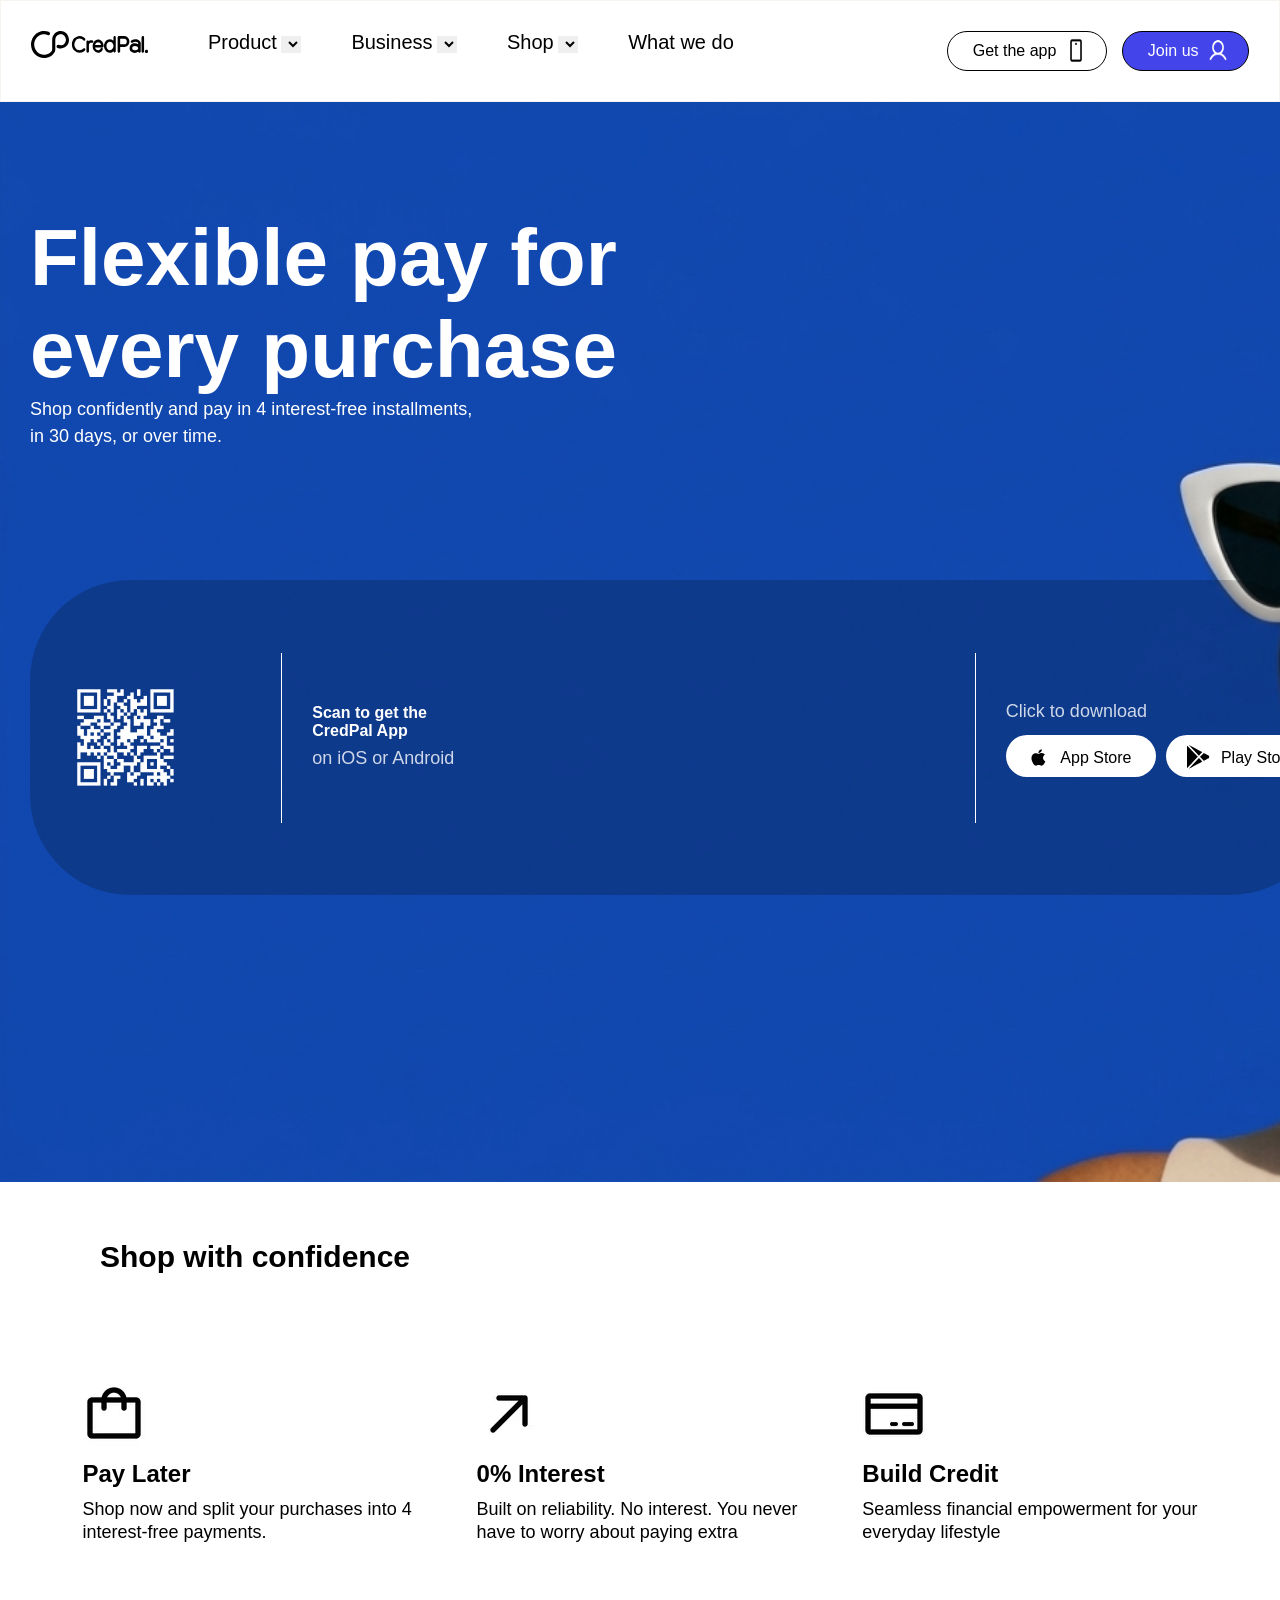
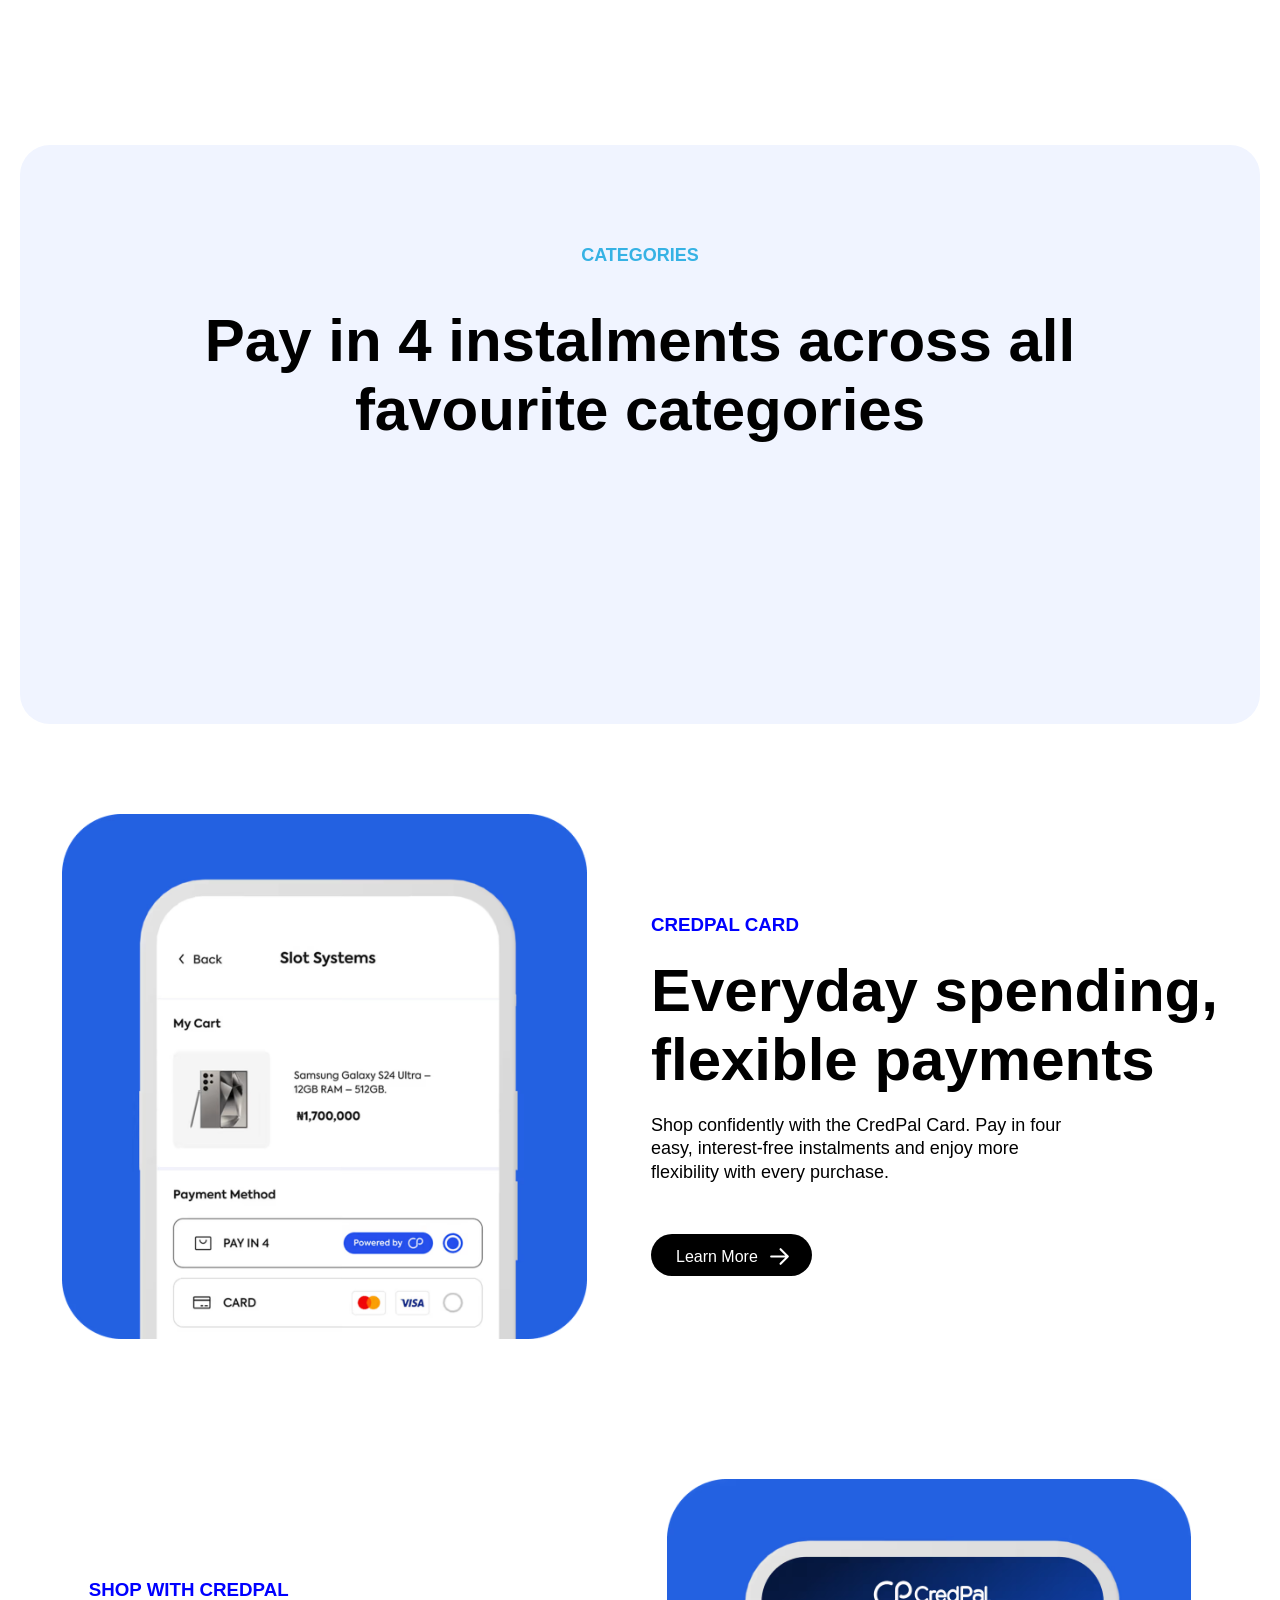
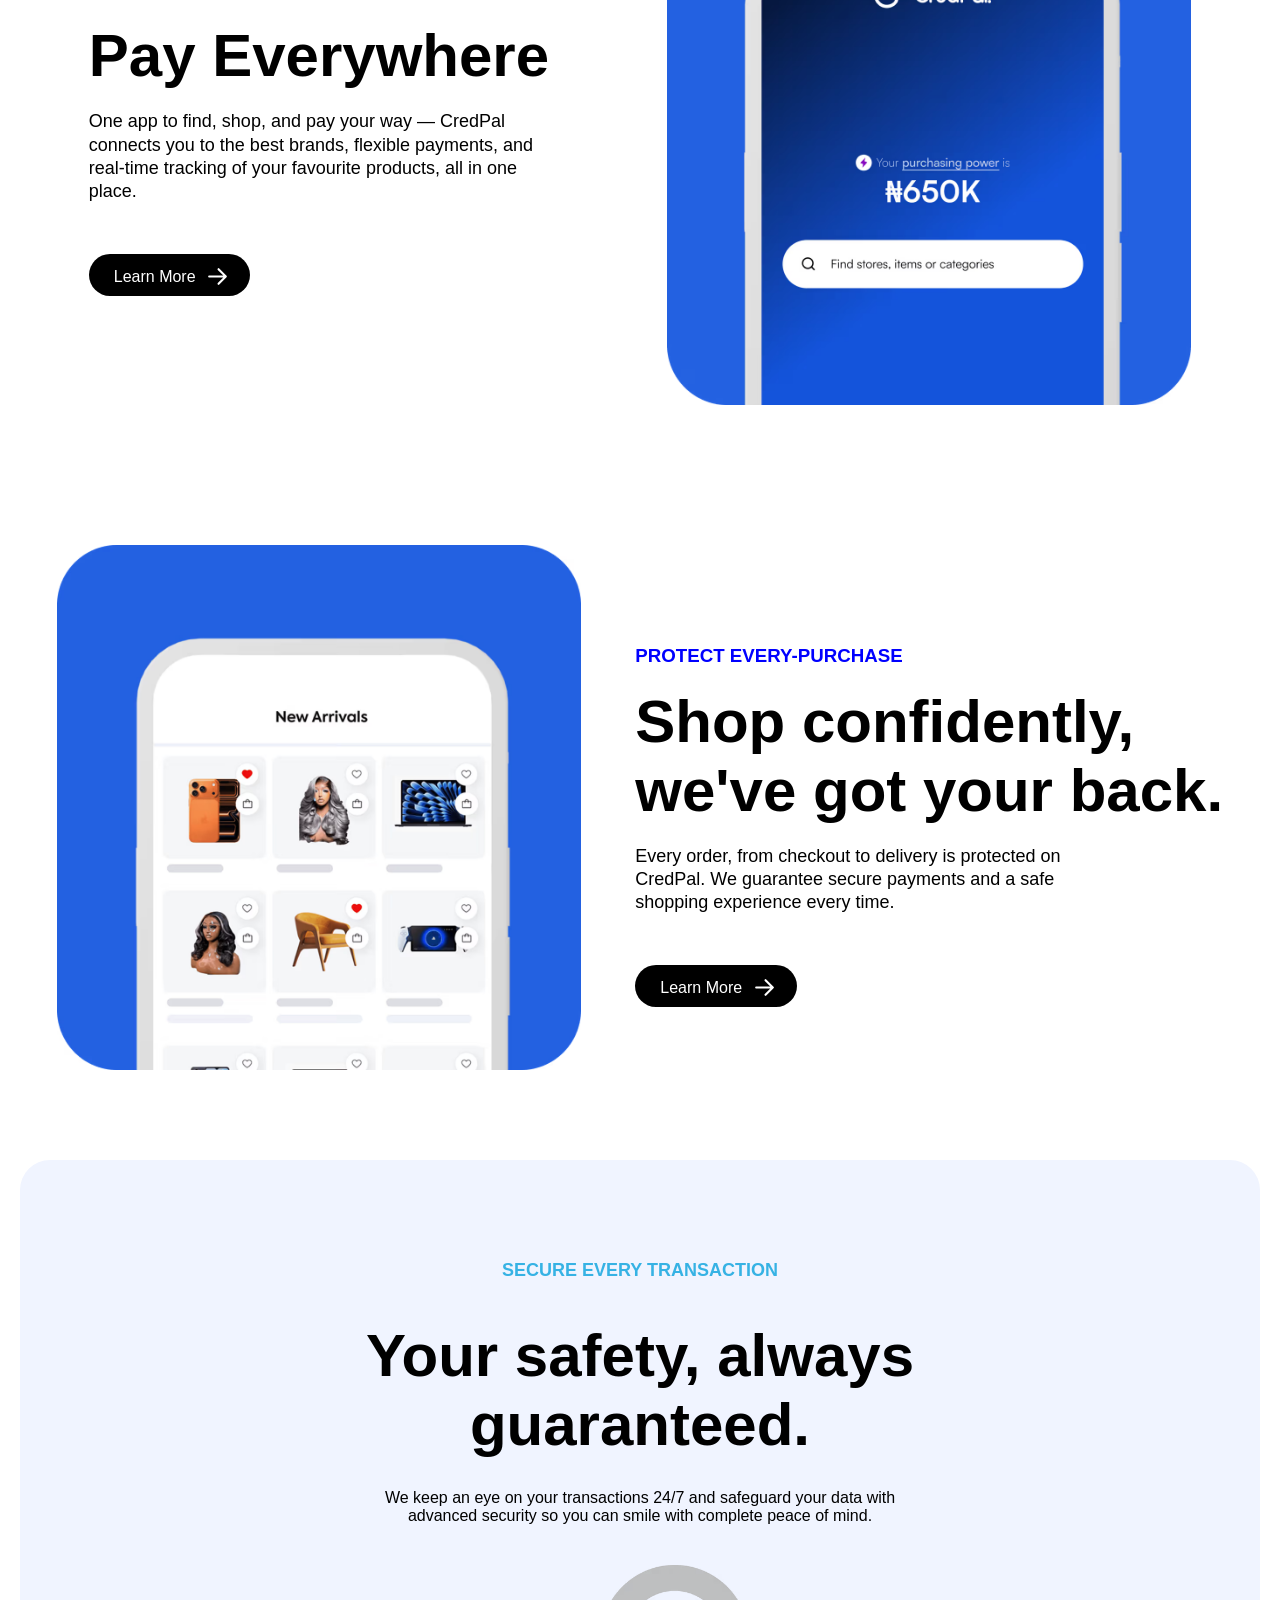
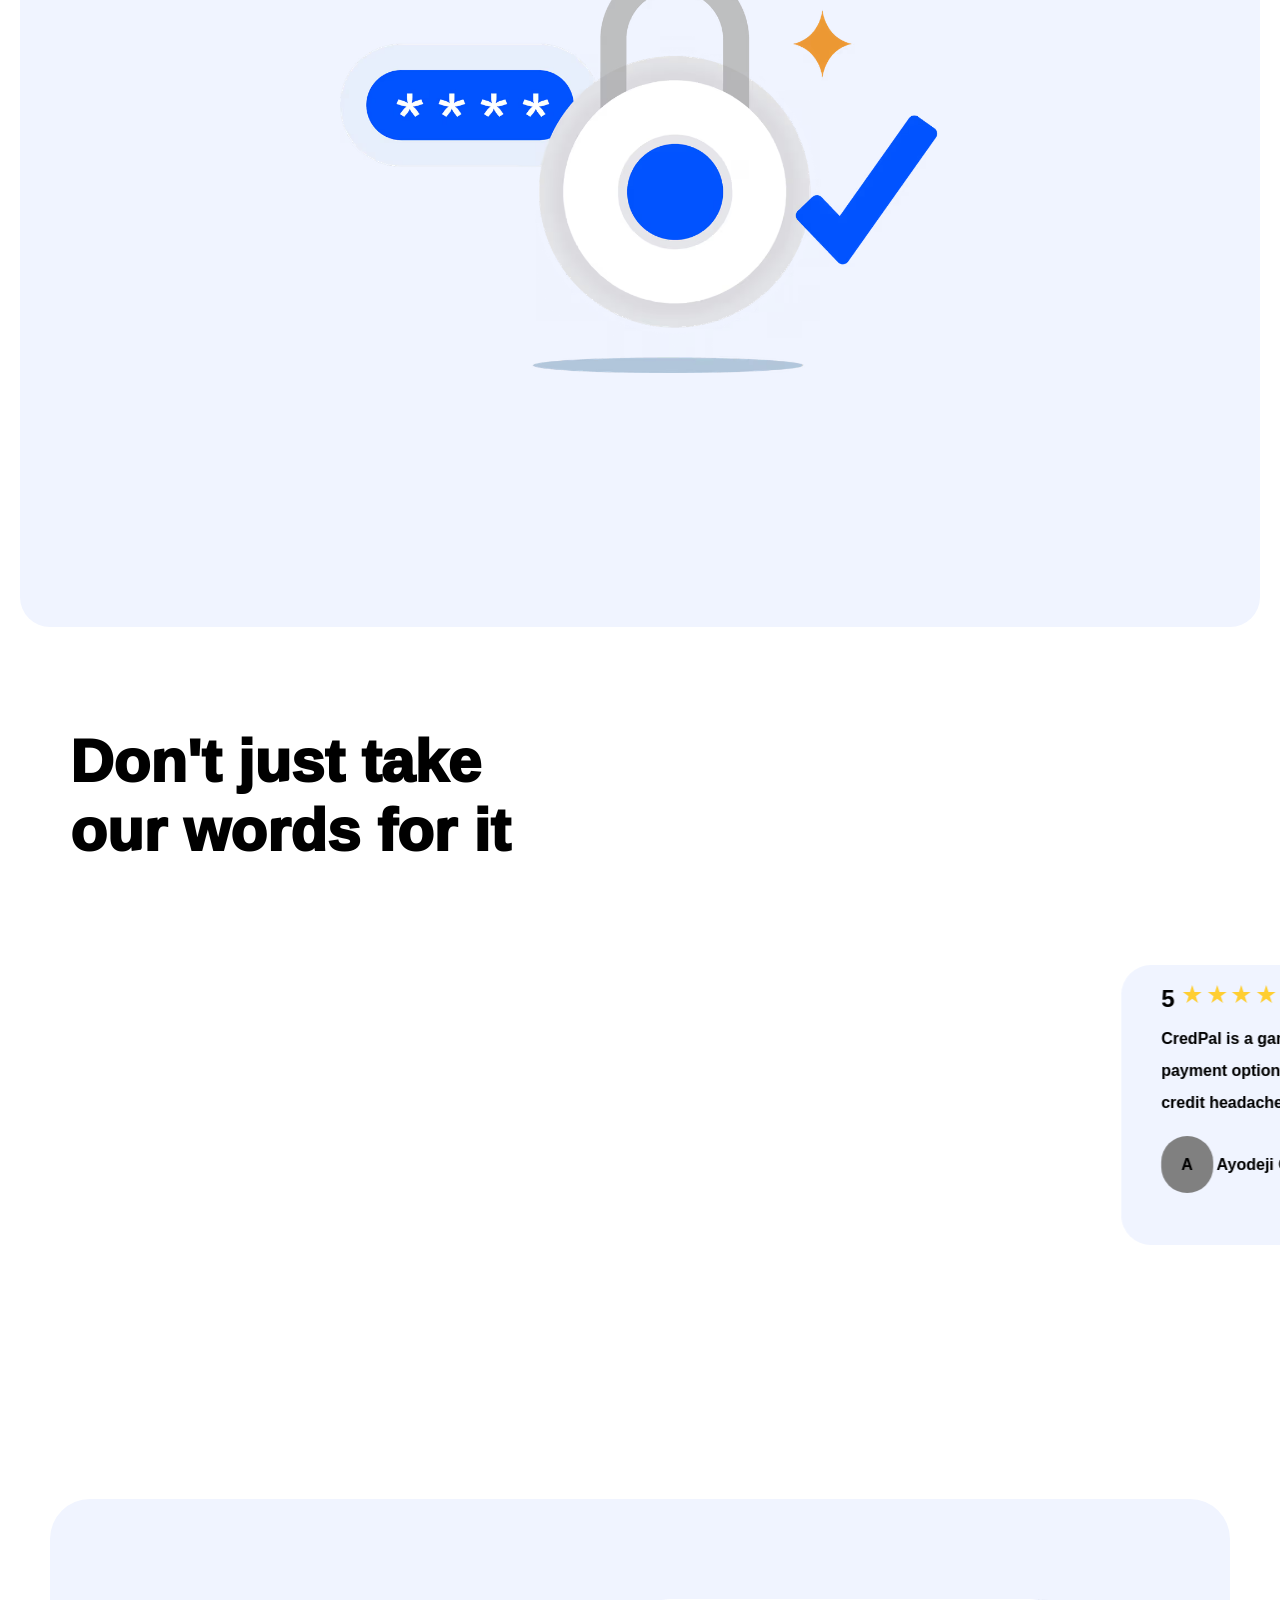
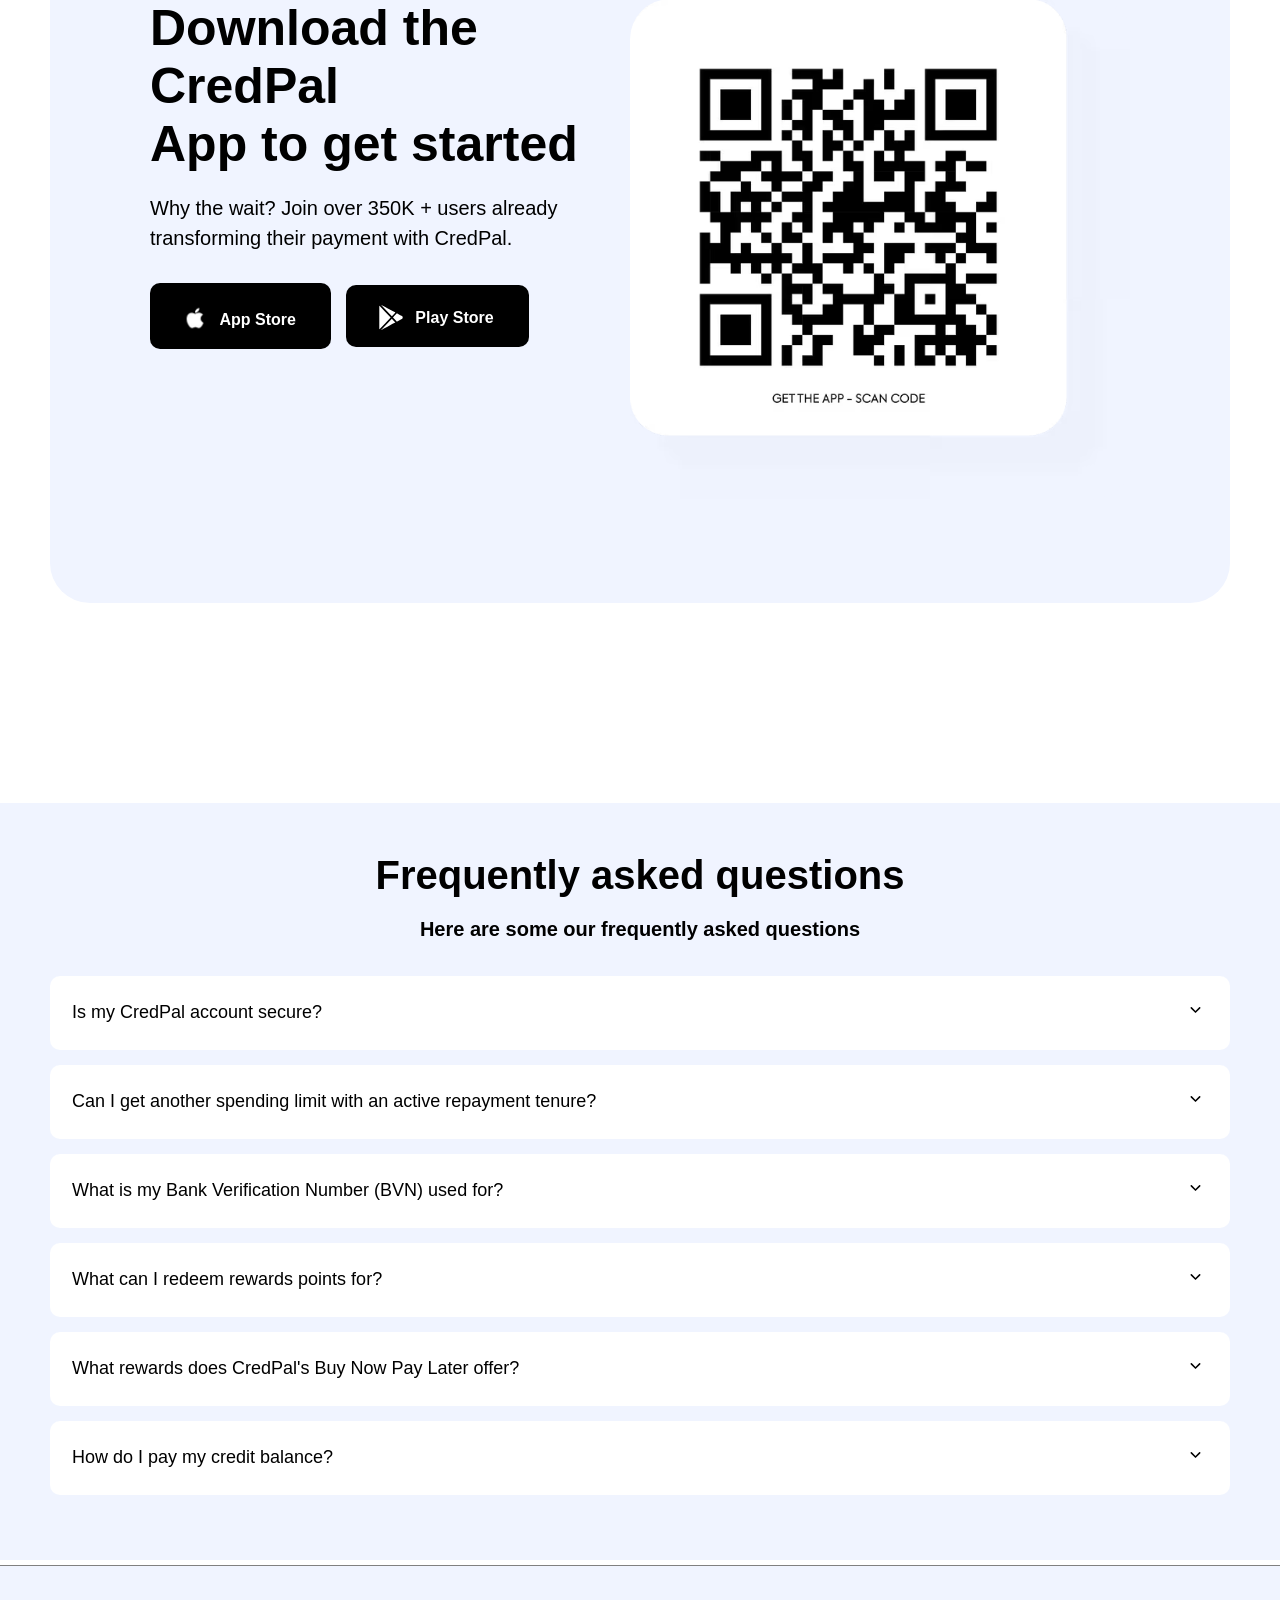
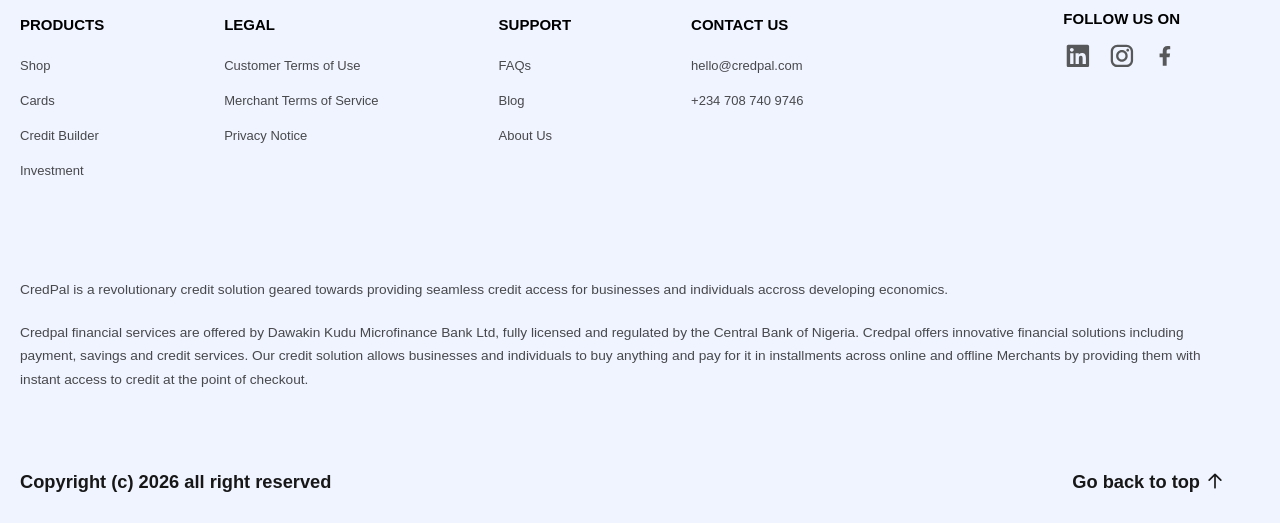
==== index2.html @ 36a3c9dd "first commit" ====
<!DOCTYPE html>
<html lang="en">
<head>
    <meta charset="UTF-8">
    <meta name="viewport" content="width=device-width, initial-scale=1.0">
    <title>credpal</title>
    <link rel="stylesheet" href="style2.css">
</head>
<body>
     <nav class="container">
     <div class="href">
        <div class="nav-logo">
            <a href=""><img src="pay.svg" alt=""></a>
        </div>

       <div class="nav-link">
         <ul>
           <li>
            <label for="product">Product</label>
            <select name="product" id="product">Product</select></li>
            <li>
                 <label for="Business">Business</label>
            <select name="Business" id="#">Business</select>
            </li>
            <li> <label for="#">Shop</label>
            <select name="#" id="#">Shop</select></li>
            <li><a href="#">What we do</a></li>
         </ul>
       </div>
     </div>

        <div class="nav-action">
            <div class="phone">
             <a href="#">Get the app</a>
             <img src="get.webp" alt="">
            </div>

            <div class="person">
             <a href="#">Join us</a>
             <img src="us.webp" alt="">
            </div>
        </div> 
     </nav>


        <div class="boys">
        <div class="navl">
            <h1>Flexible pay for <br> every purchase</h1>
            <p>Shop confidently and pay in 4 interest-free installments, <br> in 30 days, or over time.</p>
            
              <nav class="QRcode">
               
                <div class="scan">
                     <img src="QRcode.avif" alt="">
                    <div class="cred"><h4>Scan to get the<br>CredPal App</h4>
                    <p>on iOS or Android</p></div>
                </div>

                <div class="click">
                    <p>Click to download</p>
                    <div class="store">
                        <div class="apple">
                            <img src="apple-Icon.svg" alt="">
                            <a href="#">App Store</a>
                        </div>

                        <div class="plays">
                            <img src="play-store.svg" alt="">
                            <a href="#">Play Store</a>
                        </div>
                    </div>
                </div>
              </nav>  
        </div>
        </div>

        <div class="meta">
            <div class="face">
                <h1>Shop with confidence</h1>
            </div>
            <div class="ok">
                <div class="">
                    <img src="Bag.avif" alt="">
                    <h2>Pay Later</h2>
                    <p>Shop now and split your purchases into 4 <br> interest-free payments.</p>
                </div>

                <div>
                    <img src="interest.avif" alt="">
                    <h2>0% Interest</h2>
                    <p>Built on reliability. No interest. You never <br> have to worry about paying extra</p>
                </div>

                <div>
                    <img src="credit-card.avif" alt="">
                    <h2>Build Credit</h2>
                    <p>Seamless financial empowerment for your <br> everyday lifestyle</p>
                </div>
            </div>
        </div>

        <div class="tik">
            <h4>CATEGORIES</h4>
            <h1>Pay in 4 instalments across all <br>favourite categories</h1>
        </div>

        <div class="mother">
            <div class="card">
                <img src="card.avif" alt="">
                <div class="car">
                    <h3>CREDPAL CARD</h3>
                    <h1>Everyday spending, <br> flexible payments</h1>
                    <p>Shop confidently with the CredPal Card. Pay in four <br> easy, interest-free instalments and enjoy more <br> flexibility with every purchase.</p>
                    <div class="carl">
                    <a href="">Learn More</a>
                    <img src="akar-icons--arrow-right.svg" alt=""></div>                
                </div>
            </div>

            <div class="card">
                <div class="car">
                    <h3>SHOP WITH CREDPAL</h3>
                    <h1>Pay Everywhere</h1>
                    <p>One app to find, shop, and pay your way — CredPal <br> connects you to the best brands, flexible payments, and <br>real-time tracking of your favourite products, all in one <br> place.</p>
                    <div class="carl">
                    <a href="">Learn More</a>
                    <img src="akar-icons--arrow-right.svg" alt=""></div>                
                </div>
                <img src="shop-img.avif" alt="">
            </div>

            <div class="card">
                <img src="protect.avif" alt="">
                <div class="car">
                    <h3>PROTECT EVERY-PURCHASE</h3>
                    <h1>Shop confidently, <br> we've got your back.</h1>
                    <p>Every order, from checkout to delivery is protected on <br>CredPal. We guarantee secure payments and a safe <br> shopping experience every time.</p>
                    <div class="carl">
                    <a href="">Learn More</a>
                    <img src="akar-icons--arrow-right.svg" alt=""></div>                
                </div>
            </div>
        </div>

         <div class="tik">
            <h4>SECURE EVERY TRANSACTION</h4>
            <h1>Your safety, always <br> guaranteed.</h1>
            <p>We keep an eye on your transactions 24/7 and safeguard your data with <br> advanced security so you can smile with complete peace of mind.</p>
            <img src="lock1.avif" alt="">       
        </div>

      <div class="word">
        <div>
            <h1>Don't just take <br> our words for it</h1>
        </div>
        <marquee behavior="scroll" direction="left" scrollamount="5" scrolldelay="7">
        <div class="star-boy">

         <div class="sta">
          <div class="star">
            <h2>5</h2>
            <div>
             <img src="emojione--star.svg" alt="">
             <img src="emojione--star.svg" alt="">
             <img src="emojione--star.svg" alt="">
             <img src="emojione--star.svg" alt="">
             <img src="emojione--star.svg" alt="">
            </div>
          </div>
            <p>CredPal is a game-changer! Finally, flexible <br> payment options for everyone, without the usual <br>credit headaches. Truly invaluable!</p>
            <h4 class="span"><span>A</span> Ayodeji G.</h4>       
            </div>

            
           <div class="sta">
          <div class="star">
            <h2>5</h2>
            <div>
             <img src="emojione--star.svg" alt="">
             <img src="emojione--star.svg" alt="">
             <img src="emojione--star.svg" alt="">
             <img src="emojione--star.svg" alt="">
             <img src="emojione--star.svg" alt="">
            </div>
          </div>
            <p>CredPal makes shopping effortless! I use it <br>everywhere, daily — for everything from small <br>buys to big purchases. Absolutely love how easy <br>it is!</p>
            <h4 class="span"><span>B</span>Bayo K.</h4>       
            </div>

           <div class="sta">
          <div class="star">
            <h2>5</h2>
            <div>
             <img src="emojione--star.svg" alt="">
             <img src="emojione--star.svg" alt="">
             <img src="emojione--star.svg" alt="">
             <img src="emojione--star.svg" alt="">
             <img src="emojione--star.svg" alt="">
            </div>
          </div>
            <p>The CredPal app is my go-to for instant credit <br>and flexible payments. It's incredibly versatile for <br>everyday spending and managing my budget. <br>Highly recommend!</p>
            <h4 class="span"><span>H</span>Halima D.</h4>       
            </div>
            
            
           <div class="sta">
          <div class="star">
            <h2>5</h2>
            <div>
             <img src="emojione--star.svg" alt="">
             <img src="emojione--star.svg" alt="">
             <img src="emojione--star.svg" alt="">
             <img src="emojione--star.svg" alt="">
             <img src="emojione--star.svg" alt="">
            </div>
          </div>
            <p>The CredPal credit solution is versatile and <br>makes managing my budget so much easier. I <br>can't imagine shopping without it now!</p>
            <h4 class="span"><span>C</span>Chidi O.</h4>       
            </div>
            <div class="sta">
          <div class="star">
            <h2>5</h2>
            <div>
             <img src="emojione--star.svg" alt="">
             <img src="emojione--star.svg" alt="">
             <img src="emojione--star.svg" alt="">
             <img src="emojione--star.svg" alt="">
             <img src="emojione--star.svg" alt="">
            </div>
          </div>
            <p>Best financial app I've used! CredPal has <br>transformed how I shop and manage payments. <br>The flexibility is unmatched!</p>
            <h4 class="span"><span>F</span>Fatima M.</h4>       
           </div>
           </div>
        </marquee>
        </div>

        <div class="wait">
            <div>
            <div>
                <h1>Download the CredPal <br>App to get started</h1>
                <p>Why the wait? Join over 350K + users already <br>transforming their payment with CredPal.</p>
            </div>

           <div class="waits">
            <div class="wai">
                <img src="apple-Icon2.avif" alt="">
                <a href="#">App Store</a>
            </div>

            <div class="wat">
                <img src="play-store (1).svg" alt="">
                <a href="#">Play Store</a>
            </div>
           </div>
            </div>

            <div class="code">
                <img src="qr-code.avif" alt="">
            </div>
        </div>

    <div class="faq-section">
      <h2>Frequently asked questions</h2>
      <p class="here">Here are some our frequently asked questions</p>

     <details class="faq-item">
       <summary>Is my CredPal account secure? <span class="arrow"><img src="basil--caret-down-solid.svg" alt=""></span></summary>
       <div class="faq-content">
         <p>Yes, your CredPal account is secured with bank-level encryption and multi-factor authentication to protect your personal <br>and financial information.</p>
        </div>
     </details>

     <details class="faq-item">
      <summary>Can I get another spending limit with an active repayment tenure? <span class="arrow"><img src="basil--caret-down-solid.svg" alt=""></span></summary>
       <div class="faq-content">
         <p>Your spending limit may be reviewed based on your repayment history and account activity. Contact support for more <br>information about limit increases.</p>
        </div>
      </details>

     <details class="faq-item">
      <summary>What is my Bank Verification Number (BVN) used for? <span class="arrow"><img src="basil--caret-down-solid.svg" alt=""></span></summary>
      <div class="faq-content">
         <p>Your BVN is used to verify your identity and ensure secure account setup in compliance with banking regulations. It helps us <br>protect your account from fraud.</p>
        </div>
     </details>

      <details class="faq-item">
     <summary>What can I redeem rewards points for? <span class="arrow"><img src="basil--caret-down-solid.svg" alt=""></span></summary>
      <div class="faq-content">
        <p>Rewards points can be redeemed for discounts on purchases, cashback, or special offers from partner merchants. Check <br>your rewards dashboard for available options.</p>
      </div>
     </details>

  
     <details class="faq-item">
     <summary>What rewards does CredPal's Buy Now Pay Later offer?<span class="arrow"><img src="basil--caret-down-solid.svg" alt=""></span></summary>
     <div class="faq-content">
      <p>CredPal's Buy Now Pay Later offers cashback rewards, early payment discounts, and access to exclusive deals from partner <br>stores when you make timely payments.</p>
     </div>
     </details>

      <details class="faq-item">
     <summary>How do I pay my credit balance?<span class="arrow"><img src="basil--caret-down-solid.svg" alt=""></span></summary>
     <div class="faq-content">
      <p>You can pay your credit balance through the CredPal app using bank transfer, debit card, or automatic bank deductions. <br>Payments can be made in installments or full.</p>
     </div>
     </details>

   </div>

        <footer>
            <div class="terms">
            <div class="term">
            <div class="ter">
                <h4>PRODUCTS</h4>
                <a href="#">Shop</a>
                <a href="#">Cards</a>
                <a href="#">Credit Builder</a>
                <a href="#">Investment</a>
            </div>

            <div class="ter">
                <h4>LEGAL</h4>
                <a href="#">Customer Terms of Use</a>
                <a href="#">Merchant Terms of Service</a>
                <a href="#">Privacy Notice</a>
            </div>
            
            <div class="ter">
                <h4>SUPPORT</h4>
                <a href="#">FAQs</a>
                <a href="#">Blog</a>
                <a href="#">About Us</a>
            </div>

            <div class="ter">
                <h4>CONTACT US</h4>
                <a href="#">hello@credpal.com</a>
                <a href="#">+234 708 740 9746</a>
            </div>
            </div>

            <div class="face">
                <div>
                    <h4>FOLLOW US ON</h4>
                </div>
                <div class="faces">
                    <div><a href="#"><img src="linkedin.svg" alt=""></a></div>
                    <div><a href="#"><img src="instagram.svg" alt=""></a></div>
                    <div><a href="#"><img src="facebook.svg" alt=""></a></div>
                </div>
            </div>
            </div>

            <div class="rev">
                <p class="pals">CredPal is a revolutionary credit solution geared towards providing seamless credit access for businesses and individuals accross developing economics.</p>
                <p>Credpal financial services are offered by Dawakin Kudu Microfinance Bank Ltd, fully licensed and regulated by the Central Bank of Nigeria. Credpal offers innovative financial solutions including <br>payment, savings and credit services. Our credit solution allows businesses and individuals to buy anything and pay for it in installments across online and offline Merchants by providing them with <br>instant access to credit at the point of checkout.</p>
            </div>

            <div class="copy">
                <div>
                    <h5>Copyright (c) 2026 all right reserved</h5>
                </div>

                <div class="back">
                    <a href="http://127.0.0.1:5501/index2.html">
                    <h5>Go back to top</h5>
                    <img src="akar-icons--arrow-up.svg" alt=""></a>
                </div>
            </div>
        </footer>        
</body>
</html>
---- style2.css ----
*{
    padding: 0;
    margin: 0;
    box-sizing: border-box;
    font-family: sans-serif;
}
.container{
    background-color:white;
    display: flex;
    justify-content: space-between;
    margin-top: 20px;
    padding: 30px 30px;
    margin: auto;
    position: sticky;
    z-index: 100;
    top: 0.1px;
    border: 0.4px solid rgb(247, 244, 239);
}
.nav-link label {
    text-decoration: none;
    color: black;
    font-size: 20px;
}
.nav-link a {
    text-decoration: none;
    color: black;
    font-size: 20px;
}
select{
    border: none;
}
.nav-link ul{
    display: flex;
    list-style: none;
    gap: 50px;
    margin-right: 10px;
    margin-left: 20px;
}
.nav-action{
    display: flex;
    gap: 15px;
    margin-left: 10px;
}
.nav-action a{
    text-decoration: none;
    color: black;
}
.phone{
    border: 1px solid black;
    border-radius: 30px;
    padding: 10px 20px;
}
.phone:hover{
    cursor: pointer;
}
.phone a{
    margin-top: 5px;
    margin-bottom: 25px;
    padding: 5px;
}
.person{
    border: 1px solid black;
    background-color: rgb(68, 68, 235);
    border-radius: 30px;
    padding: 10px 20px;
}
.person:hover{
    cursor: pointer;
}
.phone img{
    width: 5px;
    height: 25px;
    margin-bottom:-7px;
}
 .person a{
    margin-top: 5px;
    margin-bottom: 25px;
    padding: 5px;
    color: white;
 }
 .person img{
    width: 5px;
    height: 25px;
    margin-bottom:-7px;
}
.nav-action img{
    width: 20px;
    margin-top: -7px;
}
.href{
    display: flex;
    justify-content: space-around;
    gap: 40px;
    margin-right: 20px;
}
.boys{
    background: url(image_d4f9a91b.jpg);
    height: 120vh;
    background-repeat: no-repeat;
    background-size: cover;
    position: relative;
    
    
}
.navl{
    color: white;
    position: absolute;
    top: 80px;
    padding: 30px;
    font-family: Verdana, Geneva, Tahoma, sans-serif;
}
.QRcode{
    display: flex;
    justify-content: space-around;
    align-items: center;
    position: absolute;
    background-color:rgba(0,0,0,0.2);
    width: 1300px;
    height: 200px;
    border-radius: 100px;
    margin-top: 130px;
    padding: 0px 0px 0px 30px;
    min-height: 35vh;
}
.store{
    display: flex;
    gap: 10px;
    margin-top: 10px;
}
.apple{
    border: 1px solid none;
    background-color: white;
    border-radius: 30px;
    padding: 10px 20px;
}
.apple:hover{
    cursor: pointer;
}
.plays:hover{
    cursor: pointer;
}
.apple img{
    width: 25px;
    height: 25px;
    margin-bottom:-7px;
}
 .apple a{
    margin-top: 5px;
    margin-bottom: 25px;
    padding: 5px;
    color: black;
 }
 a{
    text-decoration: none;
 }
 .click p{
    opacity: 0.8;
 }
 .click{
    border-left:1px solid white ;
    padding-left:30px ;
    height: 170px;
    display: flex;
    flex-direction: column;
    justify-content: center;
 }
 .scan p{
      margin-top: 5px;
      opacity: 0.8;
 }
 .scan{
    display: flex;
    align-items: center;
    margin-right: 500px;
    gap: 100px;
 }
 .cred{
    border-left:1px solid white;
    padding-left:30px ;
    height: 170px;
    display: flex;
    flex-direction: column;
    justify-content: center;
 }
 .plays{
    border: 1px solid none;
    background-color: white;
    border-radius: 30px;
    padding: 10px 20px;
    
}
.plays img{
    width: 25px;
    height: 25px;
    margin-bottom:-7px;
}
 .plays a{
    margin-top: 5px;
    margin-bottom: 25px;
    padding: 5px;
    color: black;
 }
.navl p{
    line-height: 1.5;
    font-weight:200;
    font-size: 18px;
}
.navl h1{
    font-size: 80px;
}
.face{
    font-size: 26px;
    font-weight: bolder;
    font-family: sans-serif;
    padding: 80px 50px;
}
.ok{
    display: flex;
    justify-content: space-around;
}
.meta img{
    margin-bottom: 10px;
    font-weight: bold;
}
.meta h2{
    margin-bottom: 10px;
    font-weight: bold;
}
.meta p{
    font-weight: lighter;
    line-height: 1.3;
    font-size: 18px;
    
}
.meta{
    background-color: white;
    padding:50px 50px 180px 50px;
}
.tik{
    text-align: center;
    margin-top: 100px;
    background-color:#f0f4ff;
    padding:  100px 50px 250px 50px;
    margin: 20px;
    border-radius: 30px;
}
.tik h4{
    font-size: 18px;
    color: rgb(54, 178, 228);
    margin-bottom: 40px;
}
.tik h1{
    font-size: 60px;
    font-family: sans-serif;
    margin: 30px;
    font-weight: bold;
}
.tik img{
   width: 600px; 
   margin-top: 40px;
}
.card{
    display: flex;
    justify-content: space-around;
    padding: 70px 30px;
}
.card img{
    width: 43%;
}
.car h3{
  color: blue;
   margin-bottom: 20px;
}
.car h1{
    font-size: 60px;
    font-weight: bold;
    margin-top: 10px;
    margin-bottom: 20px;
}
.car p{
    font-weight: lighter;
    line-height: 1.3;
    font-size: 18px;
    margin-top: 15px;
    margin-bottom: 50px;
}
.car{
    display: block;
    margin-top: 100px;
}

.carl{
    border: none;
    border-radius: 30px;
    padding: 10px 20px;
    background-color: black;
    width: fit-content;
}
.carl a{
    text-decoration: none;
    color: white;
    padding: 5px; 
    margin-top: 5px;
    margin-bottom: 25px;
}
.carl img{
    width: 25px;
    margin-bottom:-7px;
    height: 25px;  
}
.carl:hover{
    cursor: pointer;
}
.word h1{
    font-size: 60px;
    margin: 100px 70px;
    font-weight: 1000;
}
.star img{
    width: 20px;
}
.star{
    display: flex;
    gap: 8px;
    align-items: center;
}
.star h2{
    font-weight: bold;
}
.span span{
    border:none ;
    background-color: grey;
    padding: 20px;
    border-radius: 30px;
}
.star-boy p{
 margin-bottom: 30px;
}
.star-boy{
    justify-content: space-around;
    display: flex;
    gap: 30px;
    margin-bottom:200px ;
}
.sta{
    border: none;
    background-color:#f0f4ff;
    border-radius: 30px;
    padding: 10px;
    line-height: 2;
    width: 500px;
    height: 280px;
    padding: 10px 20px 0px 40px;
    font-weight: bolder;
}
.sta:hover{
    background-color: blue;
    color: white;
}
.wait{
    display: flex;
    background-color:#f0f4ff;
    justify-content: space-between;
    padding: 100px;
    margin: 50px;
    border-radius: 40px;
    margin-bottom: 200px;
}
.code img{
    height: 500px;
    width: 500px;
    box-shadow: 2px 0px 1px 0px #f0f4ff;
    border-radius: 40px;
}
.wait h1{
    font-size: 50px;
    font-weight: 750;
}
.wait p{
    font-size: 20px;
    margin-top: 20px;
    line-height: 1.5;
    font-weight: 500;
}
.waits{
    display: flex;
    gap: 15px;
    margin-top: 30px;
    align-items: center;
}
.waits a{
    color: white;
    margin-top: 5px;
    margin-bottom: 25px;
    padding: 5px;
    font-weight: 700;
}
.wai{
    border: 1px solid none;
    background-color: black;
    border-radius: 10px;
    padding: 20px 30px;
    
}
.wai img{
    width: 30px;
    height: 30px;
    margin-bottom:-8px;
}
.wat, .wai:hover{
    cursor: pointer;
}
.wat{
    border: 1px solid none;
    background-color: black;
    border-radius: 10px;
    padding: 20px 30px;
    
}
.wat img{
    width: 30px;
    height: 25px;
    margin-bottom:-7px;
}
footer{
    background-color:#f0f4ff;
    padding: 50px 50px 30px 20px;
    border-top: 0.1px solid grey;
    margin-top: 5px;
}
.terms{
    display: flex;
    justify-content: space-between;
    margin-bottom: 80px;
}
.terms a{
    color:black ;
    opacity: 0.7;
    margin-bottom: 20px;
    font-size: 13px;
}
.terms a:hover{
    border-bottom: 1px solid black;
    width: fit-content;
    opacity: 0.7;
}
.ter{
    display: flex;
    flex-direction: column;
}
.term{
    display: flex;
    gap: 120px;
}
.term h4{
    margin-bottom: 25px;
    font-size: 15px;
}
.face{
    font-size: 15px;
    display: flex;
    flex-direction: column;
    line-height: 3;
    margin-top: -100px;
}
.face a{
    opacity: 3;
}
.faces{
    display: flex;
    justify-content: space-between;
}
.faces img{
    width: 30px;
}
.face a:hover{
    border: none;
    opacity: 0.5;
}
.back{
    display: flex;
}
.back:hover{
    cursor: pointer;
}
.back a{
    display: flex;
    color: black;
}
.back img{
    width: 30px;
    height: 20px;
    margin-bottom:-7px;
}
.pals{
    margin-bottom: 20px ;
}
.rev{
     font-size: 13.7px;
     opacity: 0.7;
     line-height: 1.7;
}
.copy{
    display: flex;
    justify-content: space-between;
    margin-top: 80px;
    font-size: 22px;
    opacity: 0.9;
}
.faq-section {
  background: #f0f4ff;
  padding: 50px;
} 

.faq-section h2 {
  font-size: 40px;
  font-weight: 800;
  margin-bottom: 20px;
  text-align: center;
}
.here{
    font-size: 20px;
    font-weight: 700;
    margin-bottom: 35px;
    text-align: center;
}

.faq-item {
  background: white;
  margin-bottom: 15px;
  border-radius: 10px;
}

.faq-item summary{
  list-style: none;
  display: flex;
  justify-content: space-between;
  align-items: center;
  padding: 22px;
  cursor: pointer;
  font-size: 18px;
  font-weight: 500;
}

.faq-item summary::-webkit-details-marker {
  display: none;
}

/* The arrow */
.arrow img{
    width: 25px;
    height: 25px;
    opacity: 4;
}
.faq-item.arrow {
  width: 25px;
  height: 25px;
  border-right: 2px solid black;
  border-bottom: 2px solid black;
  font-weight: 1000;
  transform: rotate(45deg);
  transition: 0.3s;
}

.faq-item[open].arrow {
  transform: rotate(-135deg);
}

.faq-content {
  padding: 0 22px 22px 22px;
  color: #555;
  line-height: 1.6;
}

.faq-item[open] {
  box-shadow: 0 2px 10px rgba(0,0,0,0.05);
}
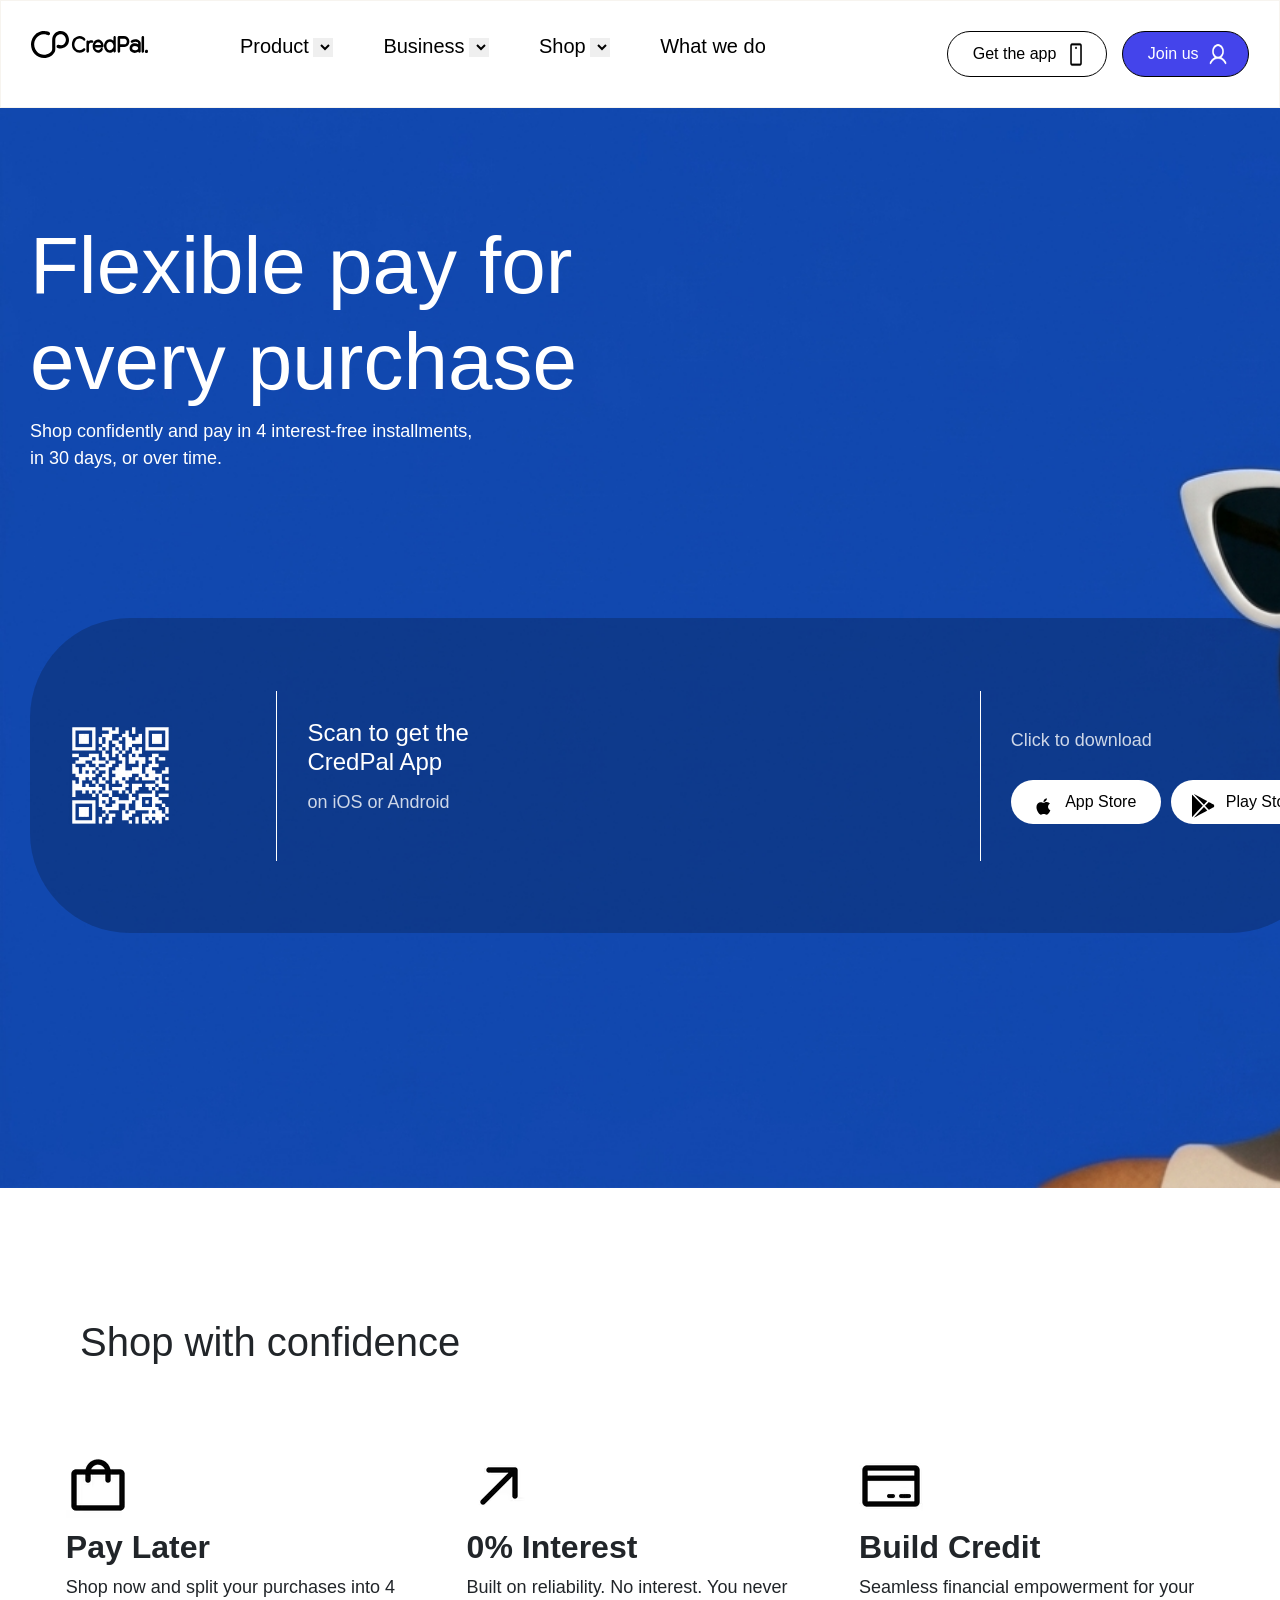
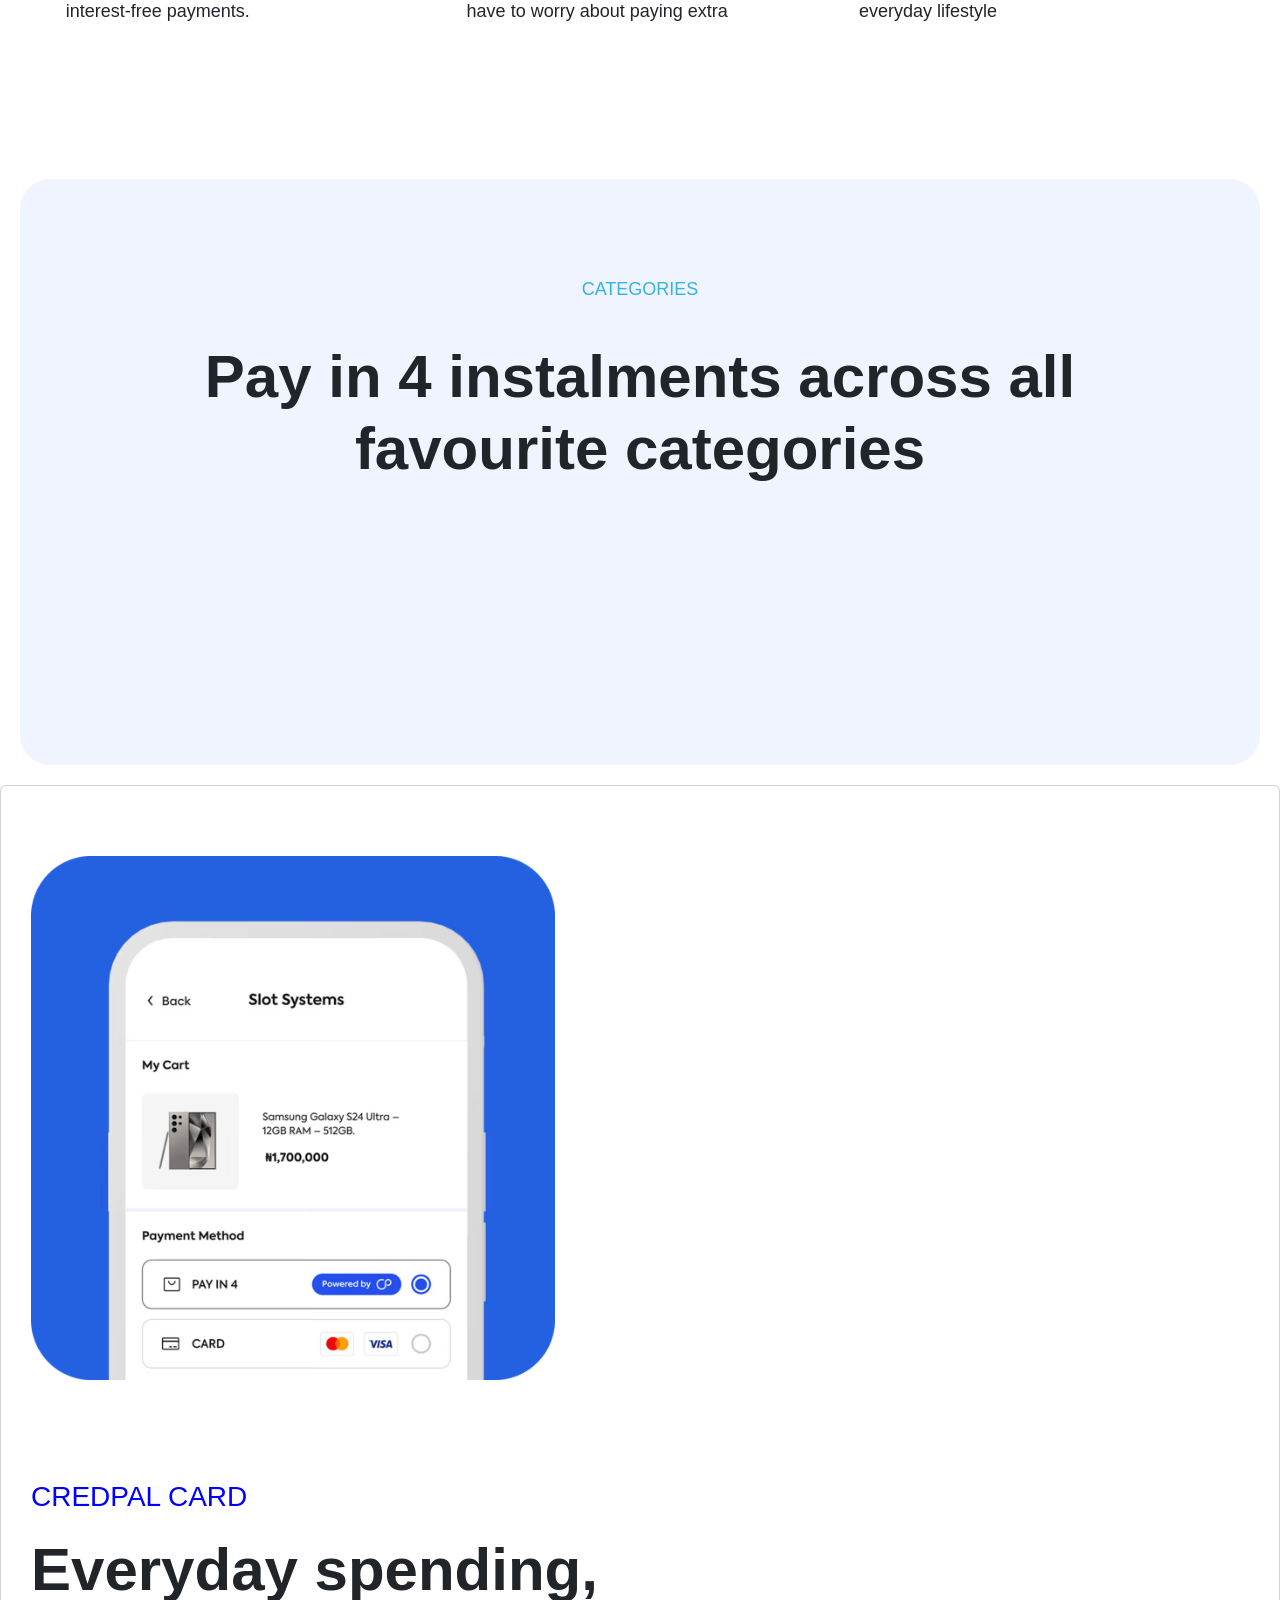
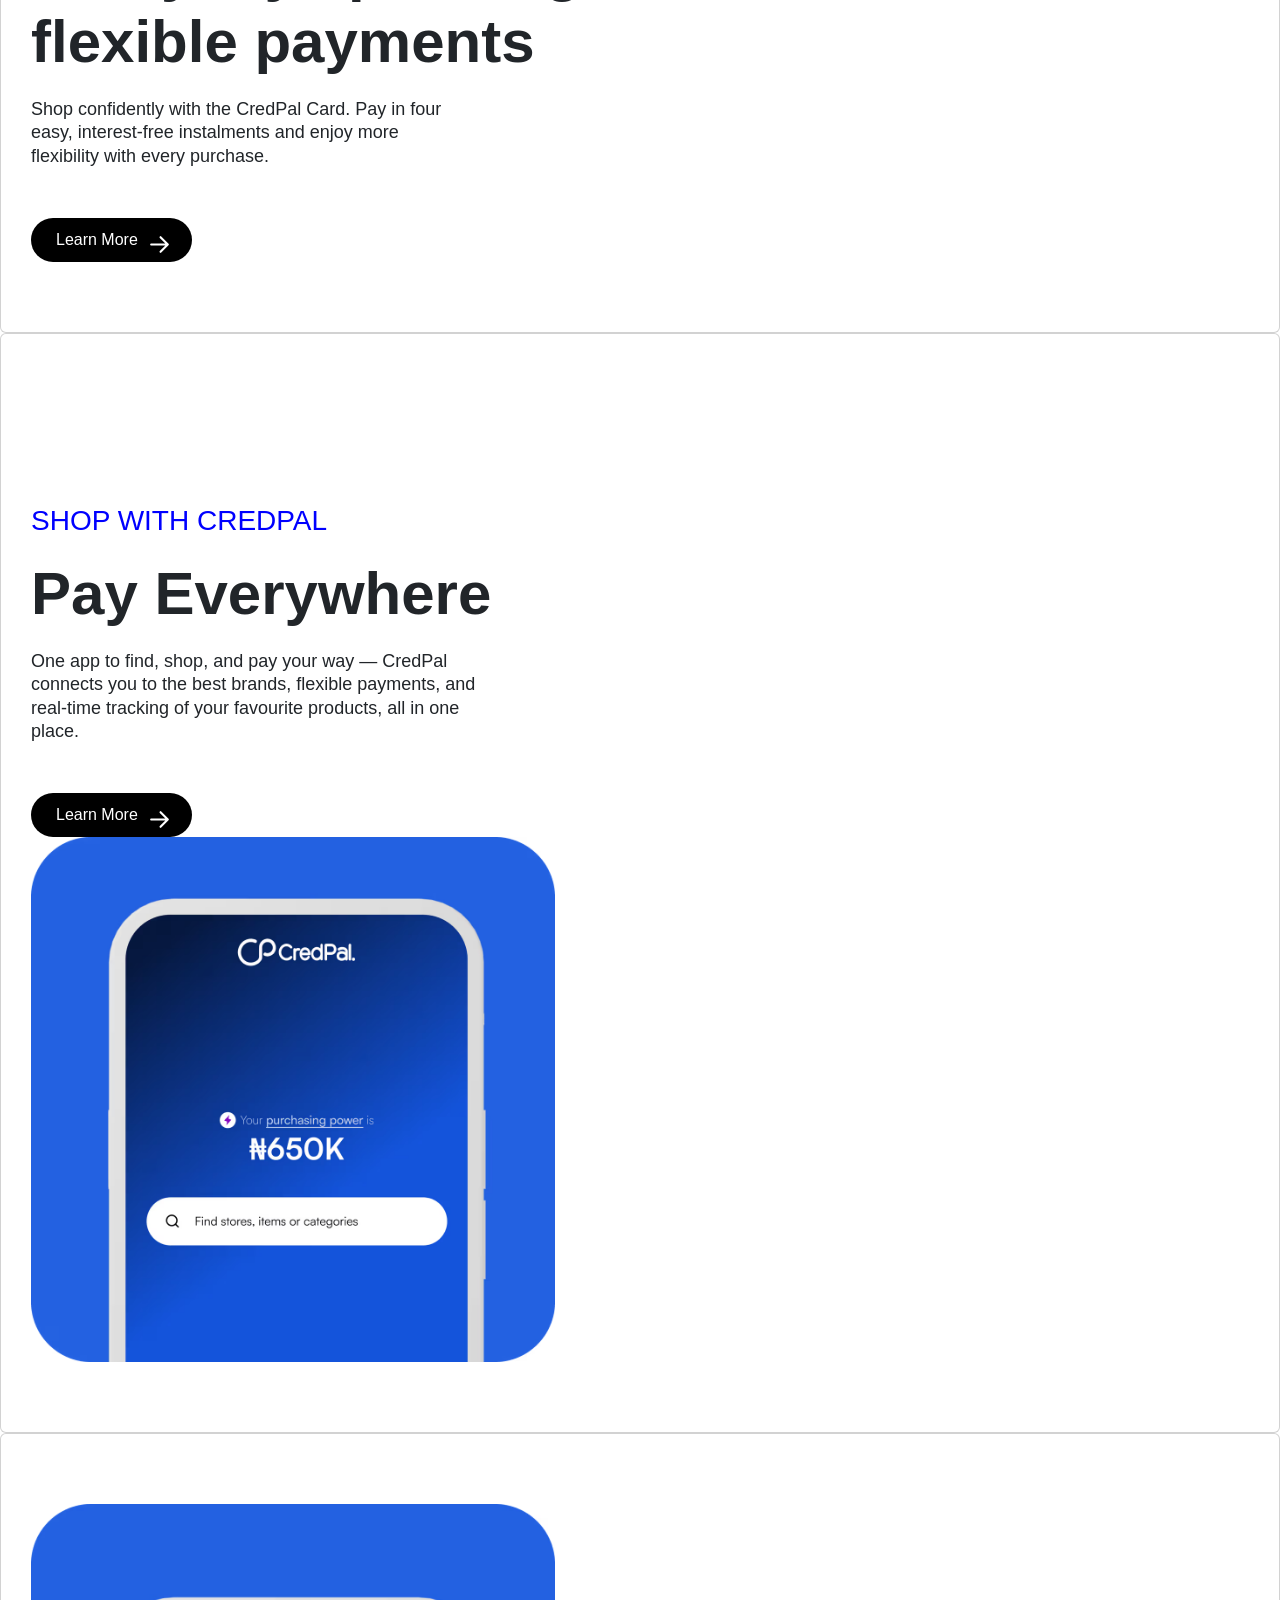
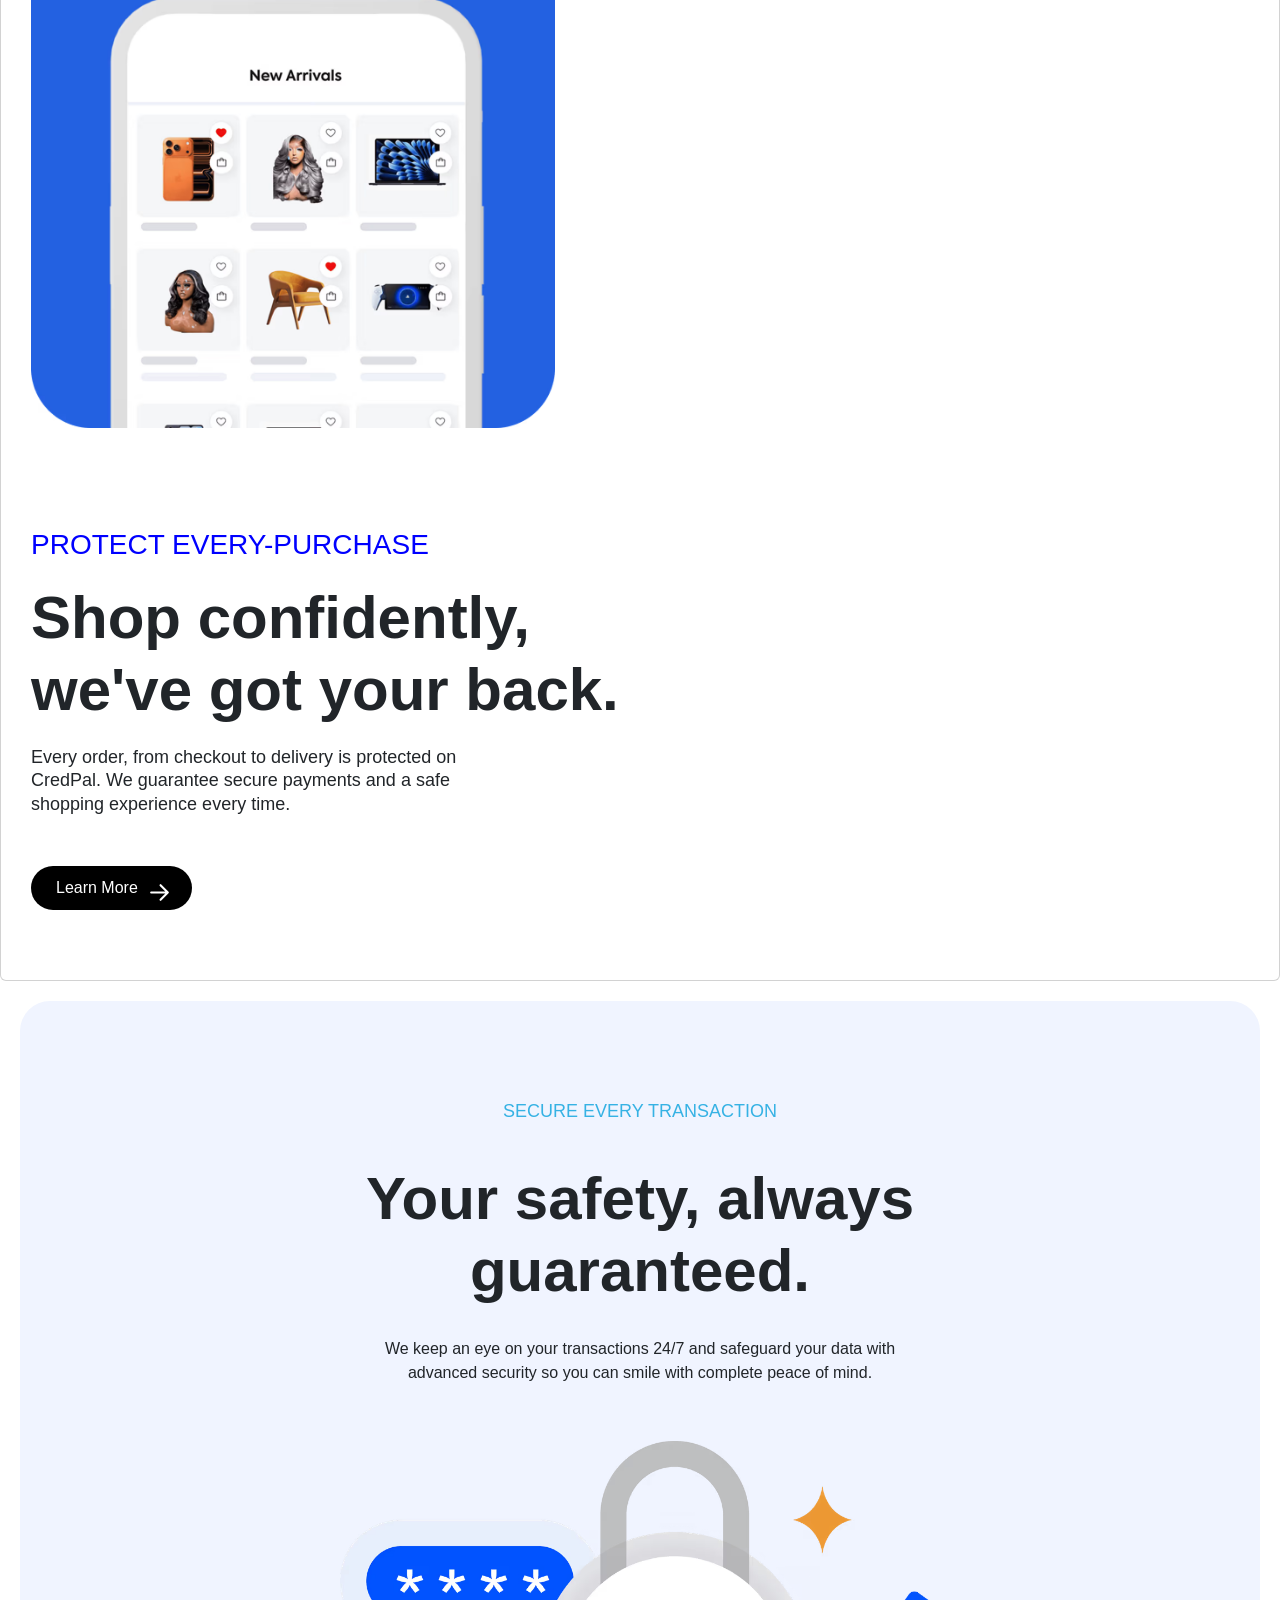
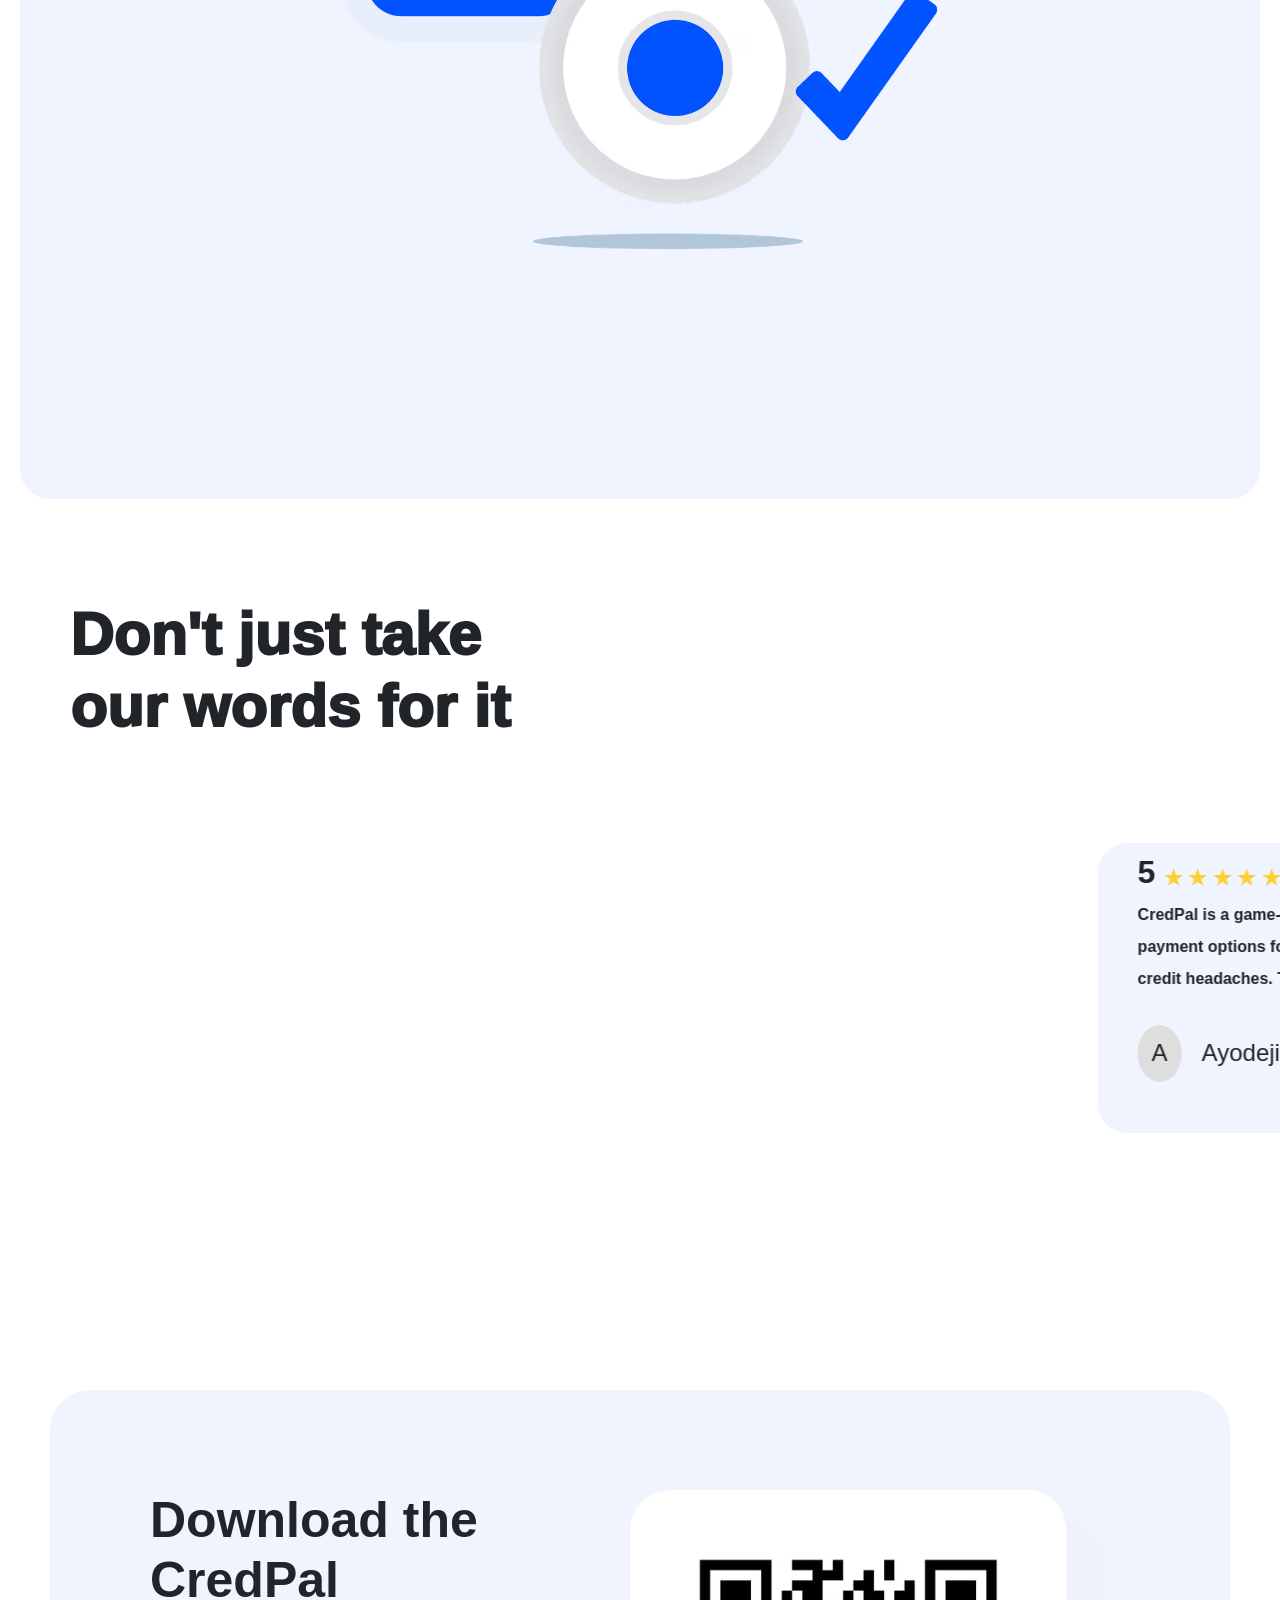
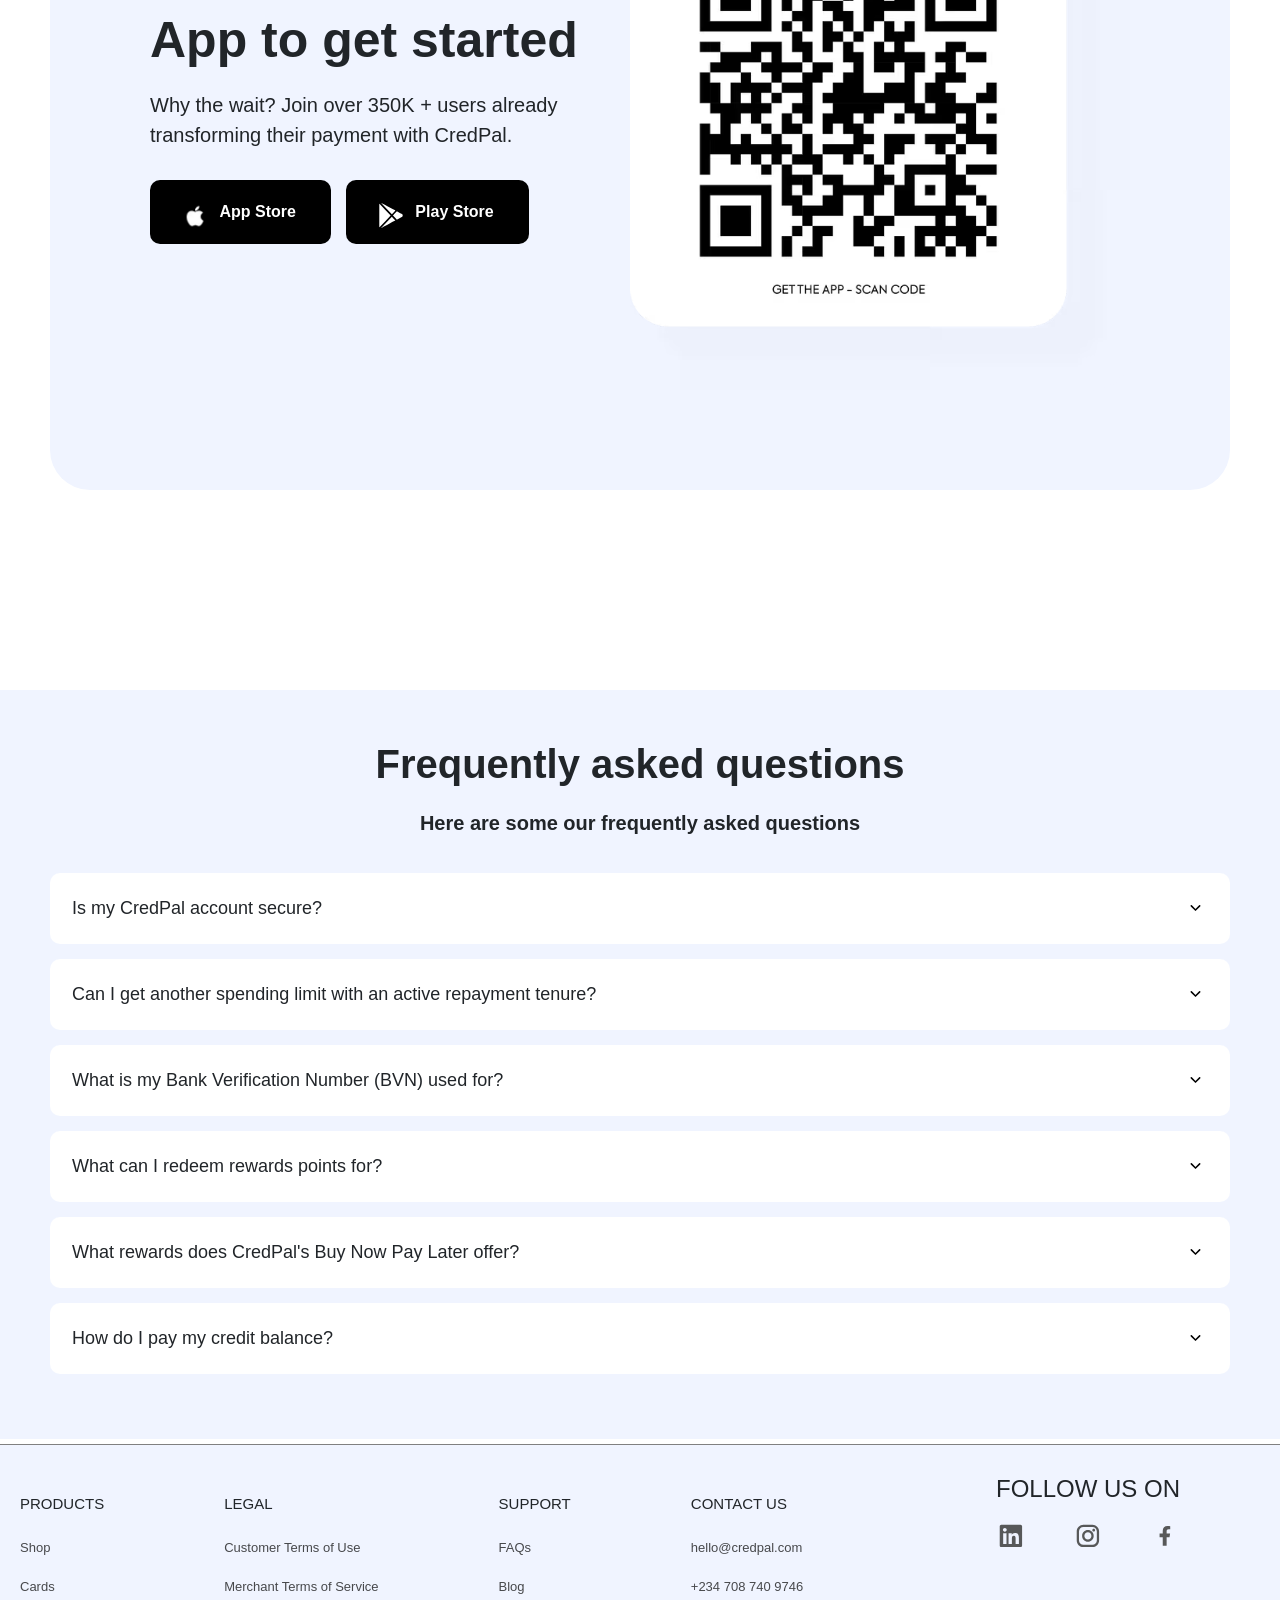
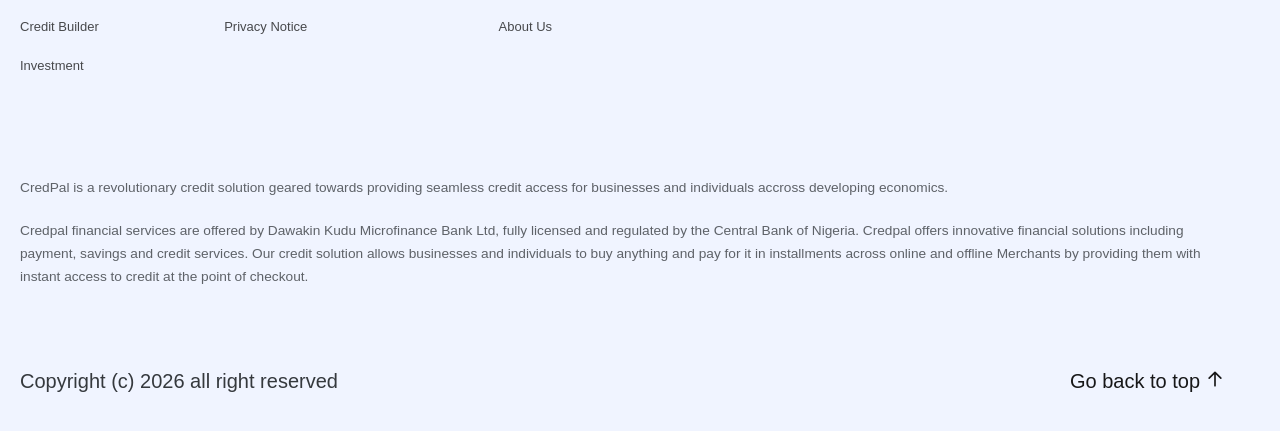
==== commit 420ccfdb: "my project" ====
--- a/index2.html
+++ b/index2.html
@@ -4,10 +4,11 @@
     <meta charset="UTF-8">
     <meta name="viewport" content="width=device-width, initial-scale=1.0">
     <title>credpal</title>
+    <link href="https://cdn.jsdelivr.net/npm/bootstrap@5.3.8/dist/css/bootstrap.min.css" rel="stylesheet">
     <link rel="stylesheet" href="style2.css">
 </head>
 <body>
-     <nav class="container">
+     <nav class="contain">
      <div class="href">
         <div class="nav-logo">
             <a href=""><img src="pay.svg" alt=""></a>
@@ -19,7 +20,7 @@
             <label for="product">Product</label>
             <select name="product" id="product">Product</select></li>
             <li>
-                 <label for="Business">Business</label>
+            <label for="Business">Business</label>
             <select name="Business" id="#">Business</select>
             </li>
             <li> <label for="#">Shop</label>
@@ -75,7 +76,7 @@
         </div>
 
         <div class="meta">
-            <div class="face">
+            <div class="fac">
                 <h1>Shop with confidence</h1>
             </div>
             <div class="ok">
--- a/style2.css
+++ b/style2.css
@@ -4,7 +4,7 @@
     box-sizing: border-box;
     font-family: sans-serif;
 }
-.container{
+.contain{
     background-color:white;
     display: flex;
     justify-content: space-between;
@@ -214,6 +214,12 @@
     font-family: sans-serif;
     padding: 80px 50px;
 }
+.fac{
+     font-size: 26px;
+    font-weight: bolder;
+    font-family: sans-serif;
+    padding: 80px 50px;
+}
 .ok{
     display: flex;
     justify-content: space-around;
@@ -234,7 +240,7 @@
 }
 .meta{
     background-color: white;
-    padding:50px 50px 180px 50px;
+    padding:50px 50px 120px 30px;
 }
 .tik{
     text-align: center;
@@ -327,11 +333,17 @@
 .star h2{
     font-weight: bold;
 }
+.span{
+    display: flex;
+    gap: 20px;
+    align-items: center;
+}
+
 .span span{
     border:none ;
-    background-color: grey;
-    padding: 20px;
-    border-radius: 30px;
+    background-color: rgb(223, 222, 222);
+    padding: 14px;
+    border-radius: 90%;
 }
 .star-boy p{
  margin-bottom: 30px;
@@ -349,7 +361,7 @@
     padding: 10px;
     line-height: 2;
     width: 500px;
-    height: 280px;
+    height: 290px;
     padding: 10px 20px 0px 40px;
     font-weight: bolder;
 }
